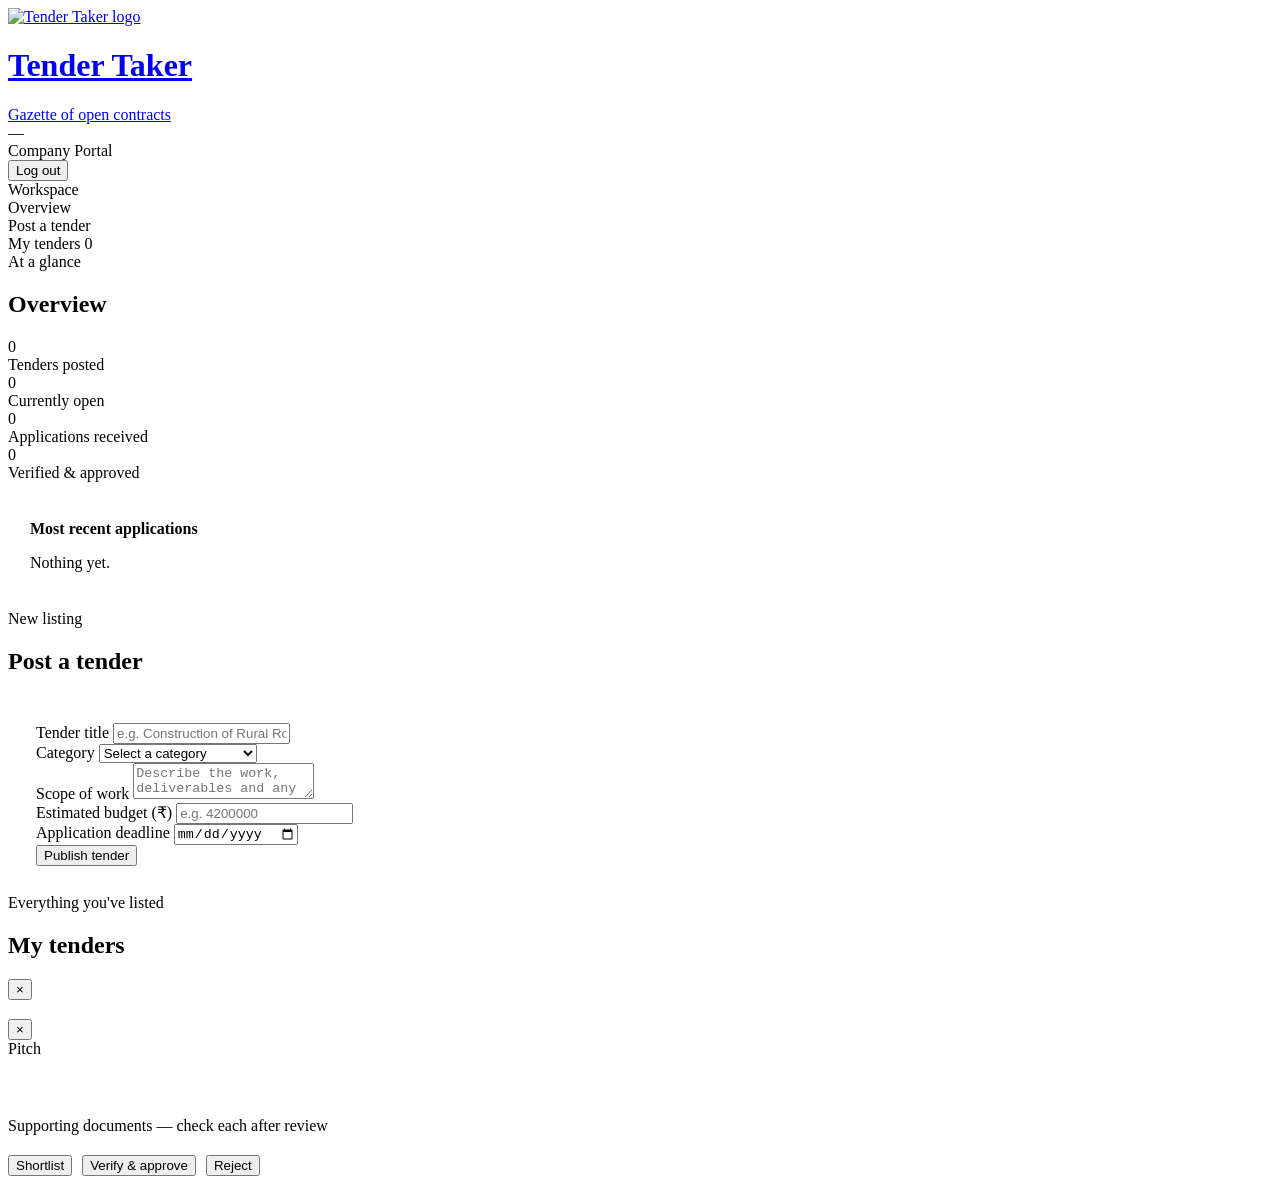
==== company-dashboard.html @ b7279067 "user dashboard" ====
<!DOCTYPE html>
<html lang="en">
<head>
<meta charset="UTF-8">
<meta name="viewport" content="width=device-width, initial-scale=1.0">
<title>Company Portal — Tender Taker</title>
<link href="assets/logo(TT)bg.png" rel="icon">

<link rel="stylesheet" href="/style.css">
</head>
<body>

<header class="masthead">
  <div class="masthead-inner">
    <a href="index.html" class="brand">
      <img class="brand-mark" src="logo(TT)bg.png" alt="Tender Taker logo">
      <span class="brand-text"><h1>Tender Taker</h1><span class="tagline">Gazette of open contracts</span></span>
    </a>
    <div class="masthead-right">
      <div class="who">
        <div class="name" id="whoName">—</div>
        <div class="role">Company Portal</div>
      </div>
      <button class="btn-ghost-light" id="logoutBtn">Log out</button>
    </div>
  </div>
</header>

<div class="app-shell">
  <nav class="sidebar">
    <div class="sidebar-label">Workspace</div>
    <div class="nav-item active" data-section="overview">Overview</div>
    <div class="nav-item" data-section="post">Post a tender</div>
    <div class="nav-item" data-section="tenders">My tenders <span class="nav-count" id="tenderCount">0</span></div>
  </nav>

  <main class="main">

    <!-- OVERVIEW -->
    <section class="main-section" id="section-overview">
      <div class="main-head">
        <div><span class="eyebrow">At a glance</span><h2>Overview</h2></div>
      </div>
      <div class="stat-grid">
        <div class="card stat-card"><div class="n" id="statTotal">0</div><div class="l">Tenders posted</div></div>
        <div class="card stat-card"><div class="n" id="statOpen">0</div><div class="l">Currently open</div></div>
        <div class="card stat-card"><div class="n" id="statApps">0</div><div class="l">Applications received</div></div>
        <div class="card stat-card"><div class="n" id="statVerified">0</div><div class="l">Verified &amp; approved</div></div>
      </div>
      <div class="card" style="padding:22px;">
        <h3 style="font-size:16px;margin-bottom:14px;">Most recent applications</h3>
        <div id="recentApps"><p class="hint">Nothing yet.</p></div>
      </div>
    </section>

    <!-- POST TENDER -->
    <section class="main-section hidden" id="section-post">
      <div class="main-head"><div><span class="eyebrow">New listing</span><h2>Post a tender</h2></div></div>
      <div class="card" style="padding:28px; max-width:640px;">
        <form id="tenderForm">
          <div class="field">
            <label for="tTitle">Tender title</label>
            <input type="text" id="tTitle" required placeholder="e.g. Construction of Rural Road — Roha to Nagothane">
          </div>
          <div class="field">
            <label for="tCategory">Category</label>
            <select id="tCategory" required>
              <option value="">Select a category</option>
              <option>Civil &amp; Infrastructure</option>
              <option>Procurement &amp; Supply</option>
              <option>IT &amp; Software Services</option>
              <option>Consulting &amp; Advisory</option>
              <option>Logistics &amp; Transport</option>
              <option>Other</option>
            </select>
          </div>
          <div class="field">
            <label for="tDesc">Scope of work</label>
            <textarea id="tDesc" required placeholder="Describe the work, deliverables and any conditions bidders should know about."></textarea>
          </div>
          <div class="field">
            <label for="tBudget">Estimated budget (₹)</label>
            <input type="number" id="tBudget" required min="0" placeholder="e.g. 4200000">
          </div>
          <div class="field">
            <label for="tDeadline">Application deadline</label>
            <input type="date" id="tDeadline" required>
          </div>
          <button type="submit" class="btn btn-primary">Publish tender</button>
        </form>
      </div>
    </section>

    <!-- MY TENDERS -->
    <section class="main-section hidden" id="section-tenders">
      <div class="main-head"><div><span class="eyebrow">Everything you've listed</span><h2>My tenders</h2></div></div>
      <div id="tendersList"></div>
    </section>

  </main>
</div>

<!-- APPLICATIONS MODAL (list of applicants for one tender) -->
<div class="modal-overlay hidden" id="applicantsOverlay">
  <div class="modal" style="max-width:720px;">
    <div class="modal-head">
      <div>
        <span class="eyebrow" id="applicantsTenderRef"></span>
        <h3 id="applicantsTenderTitle" style="font-size:19px;"></h3>
      </div>
      <button class="modal-close" data-close="applicantsOverlay">&times;</button>
    </div>
    <div id="applicantsBody"></div>
  </div>
</div>

<!-- REVIEW MODAL (pitch + documents + verify) -->
<div class="modal-overlay hidden" id="reviewOverlay">
  <div class="modal">
    <div class="modal-head">
      <div>
        <span class="eyebrow" id="reviewRef"></span>
        <h3 id="reviewCorpName" style="font-size:19px;"></h3>
      </div>
      <button class="modal-close" data-close="reviewOverlay">&times;</button>
    </div>
    <div>
      <label>Pitch</label>
      <p id="reviewPitch" style="font-size:13.5px; color:var(--ink-soft); background:var(--paper); border:1px solid var(--paper-line); border-radius:6px; padding:14px; margin-bottom:18px;"></p>

      <label>Supporting documents — check each after review</label>
      <div id="reviewDocs" style="margin-bottom:20px;"></div>

      <div style="display:flex; gap:10px; flex-wrap:wrap;">
        <button class="btn btn-shortlist btn-sm" id="btnShortlist">Shortlist</button>
        <button class="btn btn-verify btn-sm" id="btnVerify">Verify &amp; approve</button>
        <button class="btn btn-reject btn-sm" id="btnReject">Reject</button>
      </div>
    </div>
  </div>
</div>

<script src="/store.js"></script>
<script src="/company.js"></script>
</body>
</html>
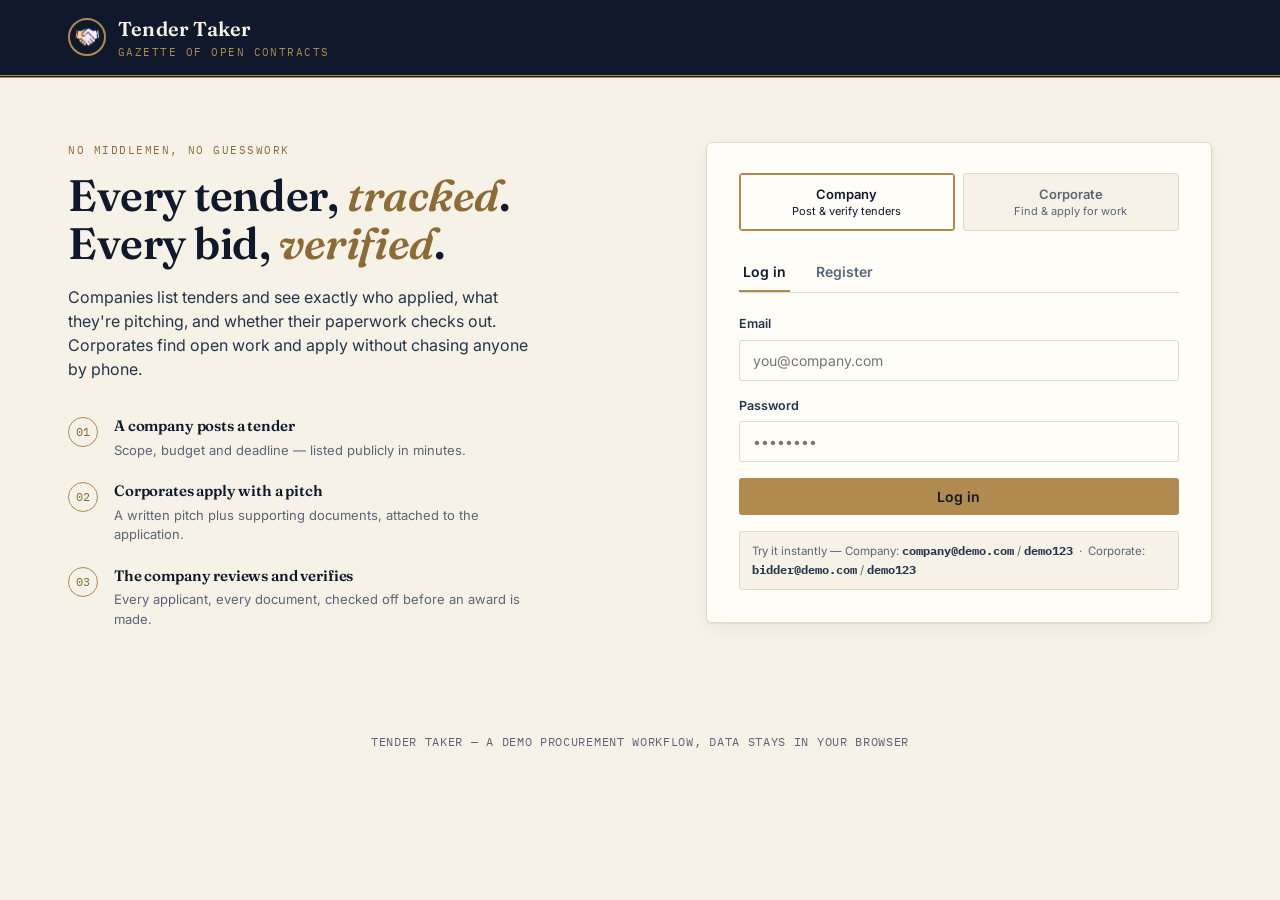
==== commit 79f81b48: "Phase 2: UI problem fix" ====
--- a/company-dashboard.html
+++ b/company-dashboard.html
@@ -13,7 +13,7 @@
 <header class="masthead">
   <div class="masthead-inner">
     <a href="index.html" class="brand">
-      <img class="brand-mark" src="logo(TT)bg.png" alt="Tender Taker logo">
+      <img class="brand-mark" src="assets/logo(TT)bg.png" alt="Tender Taker logo">
       <span class="brand-text"><h1>Tender Taker</h1><span class="tagline">Gazette of open contracts</span></span>
     </a>
     <div class="masthead-right">
--- a/style.css
+++ b/style.css
@@ -0,0 +1,302 @@
+/* ===========================================================
+   TENDER TAKER — design tokens
+   Palette: ink navy / paper cream / brass seal / verified green / rust reject
+   Type: Fraunces (display, gazette serif) + Inter (body) + IBM Plex Mono (codes)
+   Signature: rubber-stamp status badges on every tender & application
+   =========================================================== */
+
+@import url('https://fonts.googleapis.com/css2?family=Fraunces:ital,opsz,wght@0,9..144,400;0,9..144,600;0,9..144,700;1,9..144,500&family=Inter:wght@400;500;600;700&family=IBM+Plex+Mono:wght@400;500;600&display=swap');
+
+:root{
+  --ink:            #10192B;
+  --ink-soft:       #26344A;
+  --paper:          #F6F2E7;
+  --paper-raised:   #FFFDF8;
+  --paper-line:     #E1D9C4;
+  --brass:          #B08A4E;
+  --brass-dark:     #8C6B36;
+  --slate:          #5C6478;
+  --verified:       #2F6B4F;
+  --verified-bg:    #E7EFE7;
+  --pending:        #A9761F;
+  --pending-bg:     #F3E9D3;
+  --rejected:       #A03B2E;
+  --rejected-bg:    #F3E1DC;
+  --shortlisted:    #35507A;
+  --shortlisted-bg: #E4E9F1;
+
+  --radius-sm: 3px;
+  --radius: 6px;
+  --shadow-card: 0 1px 2px rgba(16,25,43,0.06), 0 6px 20px rgba(16,25,43,0.05);
+  --shadow-modal: 0 20px 60px rgba(16,25,43,0.35);
+
+  --font-display: 'Fraunces', serif;
+  --font-body: 'Inter', -apple-system, sans-serif;
+  --font-mono: 'IBM Plex Mono', monospace;
+}
+
+*{ box-sizing: border-box; }
+html{ -webkit-font-smoothing: antialiased; }
+body{
+  margin:0;
+  font-family: var(--font-body);
+  background: var(--paper);
+  color: var(--ink);
+  line-height: 1.5;
+}
+:focus-visible{ outline: 2px solid var(--brass-dark); outline-offset: 2px; }
+img{ max-width:100%; }
+button{ font-family: inherit; cursor:pointer; }
+a{ color: inherit; }
+h1,h2,h3,h4{ font-family: var(--font-display); margin:0; font-weight:600; letter-spacing:-0.01em; }
+.mono{ font-family: var(--font-mono); }
+.hidden{ display:none !important; }
+
+@media (prefers-reduced-motion: reduce){
+  *{ animation-duration: 0.001ms !important; transition-duration: 0.001ms !important; }
+}
+
+/* ---------- masthead (shared header) ---------- */
+.masthead{
+  background: var(--ink);
+  color: var(--paper);
+  border-bottom: 3px double var(--brass);
+}
+.masthead-inner{
+  max-width: 1200px;
+  margin: 0 auto;
+  padding: 14px 28px;
+  display:flex;
+  align-items:center;
+  justify-content: space-between;
+  gap: 16px;
+}
+.brand{ display:flex; align-items:center; gap:12px; text-decoration:none; color:inherit; }
+.brand-mark{
+  width:38px; height:38px; border-radius:50%;
+  border:2px solid var(--brass);
+  display:flex; align-items:center; justify-content:center;
+  font-family: var(--font-display); font-weight:700; font-size:15px;
+  color: var(--brass);
+  flex-shrink:0;
+}
+.brand-text h1{ font-size:20px; color:var(--paper); letter-spacing:0.01em; }
+.brand-text .tagline{
+  font-family: var(--font-mono);
+  font-size: 10.5px;
+  letter-spacing: 0.14em;
+  text-transform: uppercase;
+  color: var(--brass);
+  display:block;
+  margin-top:1px;
+}
+.masthead-right{ display:flex; align-items:center; gap:14px; }
+.who{ text-align:right; font-size:13px; }
+.who .name{ font-weight:600; }
+.who .role{ font-family:var(--font-mono); font-size:10.5px; color:#C9B98C; text-transform:uppercase; letter-spacing:.08em; }
+.btn-ghost-light{
+  background:transparent; border:1px solid rgba(246,242,231,0.35);
+  color: var(--paper); padding:8px 14px; border-radius: var(--radius-sm);
+  font-size:13px; font-weight:500;
+}
+.btn-ghost-light:hover{ border-color: var(--brass); color: var(--brass); }
+
+/* ---------- buttons ---------- */
+.btn{
+  display:inline-flex; align-items:center; justify-content:center; gap:6px;
+  border:none; border-radius: var(--radius-sm);
+  padding: 10px 18px; font-size:14px; font-weight:600;
+  transition: transform .12s ease, box-shadow .12s ease, background .15s ease;
+}
+.btn:active{ transform: translateY(1px); }
+.btn-primary{ background: var(--brass); color: var(--ink); }
+.btn-primary:hover{ background: var(--brass-dark); color:#fff; }
+.btn-dark{ background: var(--ink); color: var(--paper); }
+.btn-dark:hover{ background: var(--ink-soft); }
+.btn-outline{ background:transparent; border:1px solid var(--paper-line); color: var(--ink); }
+.btn-outline:hover{ border-color: var(--brass); color: var(--brass-dark); }
+.btn-verify{ background: var(--verified-bg); color: var(--verified); }
+.btn-verify:hover{ background:#d9e6d9; }
+.btn-reject{ background: var(--rejected-bg); color: var(--rejected); }
+.btn-reject:hover{ background:#efd3cc; }
+.btn-shortlist{ background: var(--shortlisted-bg); color: var(--shortlisted); }
+.btn-shortlist:hover{ background:#d7dfec; }
+.btn-sm{ padding:7px 12px; font-size:12.5px; }
+.btn-block{ width:100%; }
+.btn:disabled{ opacity:.45; cursor:not-allowed; }
+
+/* ---------- stamp badge (signature element) ---------- */
+.stamp{
+  display:inline-flex; align-items:center; justify-content:center;
+  font-family: var(--font-mono);
+  font-size: 10.5px;
+  font-weight:600;
+  letter-spacing: 0.12em;
+  text-transform: uppercase;
+  padding: 5px 11px 4px;
+  border-radius: 999px;
+  border: 1.5px solid currentColor;
+  position: relative;
+  transform: rotate(-3deg);
+  white-space: nowrap;
+}
+.stamp::before{
+  content:'';
+  position:absolute; inset:2px;
+  border: 1px dashed currentColor;
+  border-radius: 999px;
+  opacity: .55;
+}
+.stamp-open{ color: var(--shortlisted); background: var(--shortlisted-bg); }
+.stamp-closed{ color: var(--slate); background: #E9E6DC; }
+.stamp-awarded{ color: var(--brass-dark); background: #F1E6CE; }
+.stamp-pending{ color: var(--pending); background: var(--pending-bg); }
+.stamp-verified{ color: var(--verified); background: var(--verified-bg); }
+.stamp-rejected{ color: var(--rejected); background: var(--rejected-bg); }
+.stamp-shortlisted{ color: var(--shortlisted); background: var(--shortlisted-bg); }
+
+/* ---------- forms ---------- */
+label{ display:block; font-size:12.5px; font-weight:600; color: var(--ink-soft); margin-bottom:6px; }
+.field{ margin-bottom: 16px; }
+input[type=text], input[type=email], input[type=password], input[type=number], input[type=date],
+textarea, select{
+  width:100%; padding: 11px 13px; border:1px solid var(--paper-line);
+  border-radius: var(--radius-sm); background: var(--paper-raised);
+  font-family: var(--font-body); font-size: 14px; color: var(--ink);
+}
+input:focus, textarea:focus, select:focus{ border-color: var(--brass); }
+textarea{ resize: vertical; min-height: 90px; }
+.hint{ font-size: 11.5px; color: var(--slate); margin-top: 5px; }
+.file-drop{
+  border: 1.5px dashed var(--paper-line);
+  border-radius: var(--radius-sm);
+  padding: 18px; text-align:center;
+  background: var(--paper-raised);
+  font-size: 13px; color: var(--slate);
+  cursor:pointer;
+}
+.file-drop:hover{ border-color: var(--brass); }
+.file-list{ margin-top:10px; display:flex; flex-direction:column; gap:6px; }
+.file-chip{
+  display:flex; align-items:center; justify-content:space-between; gap:8px;
+  background: var(--paper); border:1px solid var(--paper-line);
+  padding: 8px 10px; border-radius: var(--radius-sm); font-size:12.5px;
+}
+.file-chip .fname{ font-family: var(--font-mono); word-break: break-all; }
+.file-chip button{ background:none; border:none; color: var(--rejected); font-size:16px; line-height:1; padding:0 4px; }
+
+/* ---------- cards / layout ---------- */
+.card{
+  background: var(--paper-raised);
+  border: 1px solid var(--paper-line);
+  border-radius: var(--radius);
+  box-shadow: var(--shadow-card);
+}
+.container{ max-width: 1200px; margin: 0 auto; padding: 0 28px; }
+
+/* ---------- app shell (dashboards) ---------- */
+.app-shell{ display:flex; min-height: calc(100vh - 68px); }
+.sidebar{
+  width: 230px; flex-shrink:0;
+  background: var(--paper-raised);
+  border-right: 1px solid var(--paper-line);
+  padding: 22px 0;
+}
+.sidebar-label{
+  font-family: var(--font-mono); font-size:10px; letter-spacing:.14em;
+  text-transform:uppercase; color: var(--slate); padding: 0 22px; margin-bottom:8px;
+}
+.nav-item{
+  display:flex; align-items:center; gap:10px;
+  padding: 11px 22px; font-size: 14px; font-weight:500; color: var(--ink-soft);
+  border-left: 3px solid transparent; cursor:pointer;
+}
+.nav-item:hover{ background: var(--paper); }
+.nav-item.active{ border-left-color: var(--brass); background: var(--paper); color: var(--ink); font-weight:600; }
+.nav-count{
+  margin-left:auto; font-family: var(--font-mono); font-size:11px;
+  background: var(--paper-line); color: var(--ink-soft);
+  padding: 1px 7px; border-radius:999px;
+}
+.main{ flex:1; padding: 32px 36px; min-width:0; }
+.main-head{ display:flex; align-items:baseline; justify-content:space-between; margin-bottom:22px; flex-wrap:wrap; gap:10px; }
+.main-head h2{ font-size: 26px; }
+.eyebrow{
+  font-family: var(--font-mono); font-size:11px; letter-spacing:.14em;
+  text-transform:uppercase; color: var(--brass-dark); display:block; margin-bottom:6px;
+}
+
+/* stat cards */
+.stat-grid{ display:grid; grid-template-columns: repeat(4,1fr); gap:16px; margin-bottom:30px; }
+.stat-card{ padding: 18px 20px; }
+.stat-card .n{ font-family: var(--font-display); font-size: 32px; font-weight:700; }
+.stat-card .l{ font-size:12px; color: var(--slate); margin-top:2px; }
+
+/* tender / application list cards */
+.tender-card{ padding: 20px 22px; margin-bottom:14px; }
+.tender-top{ display:flex; justify-content:space-between; align-items:flex-start; gap:14px; }
+.tender-ref{ font-family: var(--font-mono); font-size:11px; color: var(--slate); margin-bottom:5px; letter-spacing:.04em; }
+.tender-title{ font-size:18px; margin-bottom:6px; }
+.tender-meta{ display:flex; gap:16px; flex-wrap:wrap; margin-top:10px; font-size:12.5px; color: var(--slate); }
+.tender-meta span b{ color: var(--ink); font-weight:600; }
+.tender-desc{ font-size:13.5px; color: var(--ink-soft); margin-top:10px; max-width:640px; }
+.tender-actions{ display:flex; gap:8px; margin-top:14px; flex-wrap:wrap; }
+.tag{
+  font-size:11px; font-family: var(--font-mono); text-transform:uppercase; letter-spacing:.06em;
+  background: var(--paper); border:1px solid var(--paper-line); padding:3px 8px; border-radius:3px; color: var(--ink-soft);
+}
+
+.empty-state{
+  text-align:center; padding: 60px 20px; color: var(--slate);
+}
+.empty-state .glyph{ font-size:34px; margin-bottom:10px; }
+.empty-state h3{ font-size:16px; color: var(--ink); margin-bottom:6px; }
+.empty-state p{ font-size:13px; max-width:340px; margin: 0 auto; }
+
+/* applicant row */
+.applicant-row{
+  display:flex; align-items:center; justify-content:space-between;
+  padding: 14px 18px; border:1px solid var(--paper-line); border-radius: var(--radius-sm);
+  margin-bottom:10px; background: var(--paper-raised); gap:14px; flex-wrap:wrap;
+}
+.applicant-row .who-name{ font-weight:600; font-size:14px; }
+.applicant-row .pitch-preview{ font-size:12.5px; color: var(--slate); max-width:420px; }
+.applicant-row .right{ display:flex; align-items:center; gap:10px; }
+
+/* ---------- modal ---------- */
+.modal-overlay{
+  position:fixed; inset:0; background: rgba(16,25,43,0.55);
+  display:flex; align-items:center; justify-content:center;
+  padding: 24px; z-index: 100;
+}
+.modal{
+  background: var(--paper-raised); border-radius: var(--radius);
+  box-shadow: var(--shadow-modal); max-width: 620px; width:100%;
+  max-height: 88vh; overflow-y:auto; padding: 30px 32px;
+}
+.modal-head{ display:flex; justify-content:space-between; align-items:flex-start; margin-bottom:18px; }
+.modal-close{ background:none; border:none; font-size:22px; color: var(--slate); line-height:1; }
+.modal-close:hover{ color: var(--ink); }
+.doc-row{
+  display:flex; align-items:center; justify-content:space-between;
+  padding:10px 12px; border:1px solid var(--paper-line); border-radius: var(--radius-sm);
+  margin-bottom:8px; font-size:13px; gap:10px;
+}
+.doc-row .dname{ font-family: var(--font-mono); font-size:12px; word-break:break-all; }
+.doc-check{ display:flex; align-items:center; gap:6px; font-size:12px; }
+
+.toast{
+  position:fixed; bottom:24px; right:24px; background: var(--ink); color: var(--paper);
+  padding: 13px 18px; border-radius: var(--radius-sm); font-size:13.5px;
+  box-shadow: var(--shadow-modal); z-index: 200; border-left:3px solid var(--brass);
+  max-width: 320px;
+}
+
+@media (max-width: 860px){
+  .app-shell{ flex-direction:column; }
+  .sidebar{ width:100%; display:flex; overflow-x:auto; padding:10px 0; border-right:none; border-bottom:1px solid var(--paper-line); }
+  .nav-item{ padding:10px 16px; border-left:none; border-bottom:3px solid transparent; white-space:nowrap; }
+  .nav-item.active{ border-left:none; border-bottom-color: var(--brass); }
+  .stat-grid{ grid-template-columns: repeat(2,1fr); }
+  .main{ padding: 22px 16px; }
+}
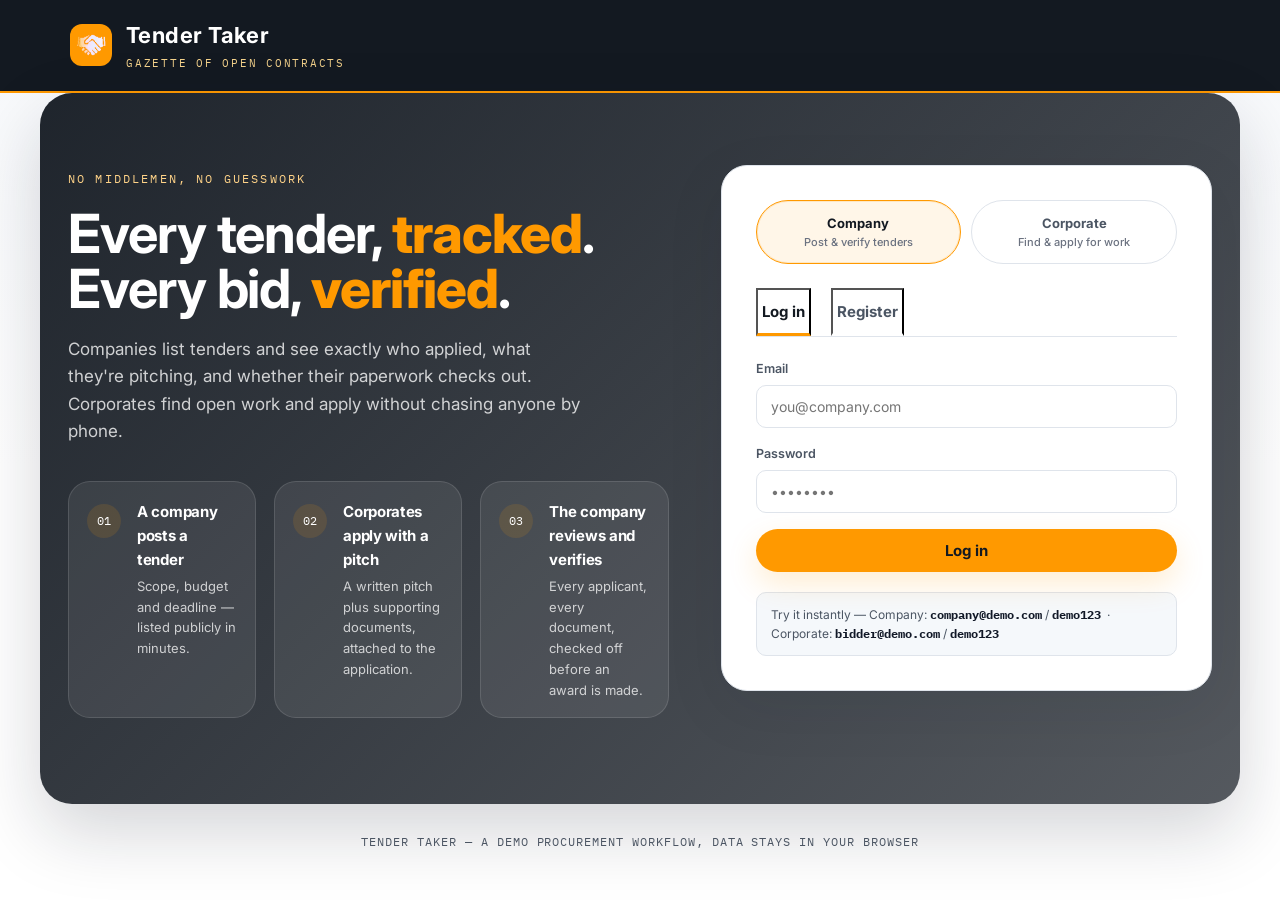
==== commit 40142dea: "improve dashboard" ====
--- a/company-dashboard.html
+++ b/company-dashboard.html
@@ -126,7 +126,7 @@
     </div>
     <div>
       <label>Pitch</label>
-      <p id="reviewPitch" style="font-size:13.5px; color:var(--ink-soft); background:var(--paper); border:1px solid var(--paper-line); border-radius:6px; padding:14px; margin-bottom:18px;"></p>
+      <p id="reviewPitch" style="font-size:13.5px; color:var(--ink-soft); background:var(--surface-muted); border:1px solid var(--surface-border); border-radius:6px; padding:14px; margin-bottom:18px;"></p>
 
       <label>Supporting documents — check each after review</label>
       <div id="reviewDocs" style="margin-bottom:20px;"></div>
--- a/style.css
+++ b/style.css
@@ -5,32 +5,32 @@
    Signature: rubber-stamp status badges on every tender & application
    =========================================================== */
 
-@import url('https://fonts.googleapis.com/css2?family=Fraunces:ital,opsz,wght@0,9..144,400;0,9..144,600;0,9..144,700;1,9..144,500&family=Inter:wght@400;500;600;700&family=IBM+Plex+Mono:wght@400;500;600&display=swap');
+@import url('https://fonts.googleapis.com/css2?family=Inter:wght@400;500;600;700&family=IBM+Plex+Mono:wght@400;500;600&display=swap');
 
 :root{
-  --ink:            #10192B;
-  --ink-soft:       #26344A;
-  --paper:          #F6F2E7;
-  --paper-raised:   #FFFDF8;
-  --paper-line:     #E1D9C4;
-  --brass:          #B08A4E;
-  --brass-dark:     #8C6B36;
-  --slate:          #5C6478;
-  --verified:       #2F6B4F;
-  --verified-bg:    #E7EFE7;
-  --pending:        #A9761F;
-  --pending-bg:     #F3E9D3;
-  --rejected:       #A03B2E;
-  --rejected-bg:    #F3E1DC;
-  --shortlisted:    #35507A;
-  --shortlisted-bg: #E4E9F1;
-
-  --radius-sm: 3px;
-  --radius: 6px;
-  --shadow-card: 0 1px 2px rgba(16,25,43,0.06), 0 6px 20px rgba(16,25,43,0.05);
-  --shadow-modal: 0 20px 60px rgba(16,25,43,0.35);
-
-  --font-display: 'Fraunces', serif;
+  --navy:           #131921;
+  --navy-soft:      #1f2a38;
+  --yellow:         #ff9900;
+  --yellow-dark:    #d68600;
+  --surface:        #ffffff;
+  --surface-muted:  #f5f8fb;
+  --surface-border: #dfe4eb;
+  --ink:            #111827;
+  --ink-soft:       #4b5563;
+  --slate:          #6b7280;
+  --success:        #1f7a3d;
+  --success-bg:     #eaf4ea;
+  --danger:         #b91c1c;
+  --danger-bg:      #fde8e8;
+  --info:           #1d4ed8;
+  --info-bg:        #eff6ff;
+
+  --radius-sm: 10px;
+  --radius: 18px;
+  --shadow-card: 0 18px 60px rgba(17,24,39,0.08);
+  --shadow-modal: 0 24px 80px rgba(17,24,39,0.18);
+
+  --font-display: 'Inter', -apple-system, sans-serif;
   --font-body: 'Inter', -apple-system, sans-serif;
   --font-mono: 'IBM Plex Mono', monospace;
 }
@@ -39,16 +39,17 @@
 html{ -webkit-font-smoothing: antialiased; }
 body{
   margin:0;
+  min-height:100vh;
   font-family: var(--font-body);
-  background: var(--paper);
+  background: linear-gradient(180deg, #f6f8fb 0%, #ffffff 52%);
   color: var(--ink);
-  line-height: 1.5;
-}
-:focus-visible{ outline: 2px solid var(--brass-dark); outline-offset: 2px; }
-img{ max-width:100%; }
+  line-height: 1.6;
+}
+:focus-visible{ outline: 2px solid var(--yellow); outline-offset: 3px; }
+img{ max-width:100%; display:block; }
 button{ font-family: inherit; cursor:pointer; }
-a{ color: inherit; }
-h1,h2,h3,h4{ font-family: var(--font-display); margin:0; font-weight:600; letter-spacing:-0.01em; }
+a{ color: inherit; text-decoration:none; }
+h1,h2,h3,h4{ font-family: var(--font-display); margin:0; font-weight:700; letter-spacing:-0.02em; }
 .mono{ font-family: var(--font-mono); }
 .hidden{ display:none !important; }
 
@@ -58,72 +59,72 @@
 
 /* ---------- masthead (shared header) ---------- */
 .masthead{
-  background: var(--ink);
-  color: var(--paper);
-  border-bottom: 3px double var(--brass);
+  background: var(--navy);
+  color: var(--surface);
+  border-bottom: 2px solid var(--yellow);
 }
 .masthead-inner{
   max-width: 1200px;
   margin: 0 auto;
-  padding: 14px 28px;
+  padding: 18px 30px;
   display:flex;
   align-items:center;
   justify-content: space-between;
-  gap: 16px;
-}
-.brand{ display:flex; align-items:center; gap:12px; text-decoration:none; color:inherit; }
+  gap: 18px;
+}
+.brand{ display:flex; align-items:center; gap:14px; text-decoration:none; color:inherit; }
 .brand-mark{
-  width:38px; height:38px; border-radius:50%;
-  border:2px solid var(--brass);
+  width:42px; height:42px; border-radius:12px;
+  background: var(--yellow);
   display:flex; align-items:center; justify-content:center;
-  font-family: var(--font-display); font-weight:700; font-size:15px;
-  color: var(--brass);
+  font-family: var(--font-display); font-weight:700; font-size:16px;
+  color: var(--navy);
   flex-shrink:0;
 }
-.brand-text h1{ font-size:20px; color:var(--paper); letter-spacing:0.01em; }
+.brand-text h1{ font-size:22px; color:var(--surface); letter-spacing:0.02em; }
 .brand-text .tagline{
   font-family: var(--font-mono);
-  font-size: 10.5px;
-  letter-spacing: 0.14em;
+  font-size: 11px;
+  letter-spacing: 0.16em;
   text-transform: uppercase;
-  color: var(--brass);
+  color: #f3d18a;
   display:block;
-  margin-top:1px;
+  margin-top:2px;
 }
 .masthead-right{ display:flex; align-items:center; gap:14px; }
 .who{ text-align:right; font-size:13px; }
 .who .name{ font-weight:600; }
-.who .role{ font-family:var(--font-mono); font-size:10.5px; color:#C9B98C; text-transform:uppercase; letter-spacing:.08em; }
+.who .role{ font-family:var(--font-mono); font-size:10.5px; color:#c5b17a; text-transform:uppercase; letter-spacing:.08em; }
 .btn-ghost-light{
-  background:transparent; border:1px solid rgba(246,242,231,0.35);
-  color: var(--paper); padding:8px 14px; border-radius: var(--radius-sm);
+  background:transparent; border:1px solid rgba(255,255,255,0.22);
+  color: var(--surface); padding:10px 16px; border-radius: var(--radius-sm);
   font-size:13px; font-weight:500;
 }
-.btn-ghost-light:hover{ border-color: var(--brass); color: var(--brass); }
+.btn-ghost-light:hover{ border-color: var(--yellow); color: var(--yellow); }
 
 /* ---------- buttons ---------- */
 .btn{
-  display:inline-flex; align-items:center; justify-content:center; gap:6px;
-  border:none; border-radius: var(--radius-sm);
-  padding: 10px 18px; font-size:14px; font-weight:600;
-  transition: transform .12s ease, box-shadow .12s ease, background .15s ease;
+  display:inline-flex; align-items:center; justify-content:center; gap:8px;
+  border:none; border-radius: 999px;
+  padding: 12px 20px; font-size:15px; font-weight:700;
+  transition: transform .12s ease, box-shadow .12s ease, background .18s ease;
 }
 .btn:active{ transform: translateY(1px); }
-.btn-primary{ background: var(--brass); color: var(--ink); }
-.btn-primary:hover{ background: var(--brass-dark); color:#fff; }
-.btn-dark{ background: var(--ink); color: var(--paper); }
-.btn-dark:hover{ background: var(--ink-soft); }
-.btn-outline{ background:transparent; border:1px solid var(--paper-line); color: var(--ink); }
-.btn-outline:hover{ border-color: var(--brass); color: var(--brass-dark); }
-.btn-verify{ background: var(--verified-bg); color: var(--verified); }
-.btn-verify:hover{ background:#d9e6d9; }
-.btn-reject{ background: var(--rejected-bg); color: var(--rejected); }
-.btn-reject:hover{ background:#efd3cc; }
-.btn-shortlist{ background: var(--shortlisted-bg); color: var(--shortlisted); }
-.btn-shortlist:hover{ background:#d7dfec; }
-.btn-sm{ padding:7px 12px; font-size:12.5px; }
+.btn-primary{ background: var(--yellow); color: var(--navy); box-shadow: 0 12px 30px rgba(255,153,0,0.18); }
+.btn-primary:hover{ background: var(--yellow-dark); color: #111827; }
+.btn-dark{ background: var(--navy); color: var(--surface); }
+.btn-dark:hover{ background: #0f1725; }
+.btn-outline{ background:transparent; border:1px solid var(--surface-border); color: var(--ink); }
+.btn-outline:hover{ border-color: var(--navy); color: var(--navy); }
+.btn-verify{ background: var(--success-bg); color: var(--success); }
+.btn-verify:hover{ background:#d8eed9; }
+.btn-reject{ background: var(--danger-bg); color: var(--danger); }
+.btn-reject:hover{ background:#fcd7d7; }
+.btn-shortlist{ background: var(--info-bg); color: var(--info); }
+.btn-shortlist:hover{ background:#dbeafe; }
+.btn-sm{ padding:8px 14px; font-size:13px; }
 .btn-block{ width:100%; }
-.btn:disabled{ opacity:.45; cursor:not-allowed; }
+.btn:disabled{ opacity:.55; cursor:not-allowed; }
 
 /* ---------- stamp badge (signature element) ---------- */
 .stamp{
@@ -147,48 +148,49 @@
   border-radius: 999px;
   opacity: .55;
 }
-.stamp-open{ color: var(--shortlisted); background: var(--shortlisted-bg); }
-.stamp-closed{ color: var(--slate); background: #E9E6DC; }
-.stamp-awarded{ color: var(--brass-dark); background: #F1E6CE; }
-.stamp-pending{ color: var(--pending); background: var(--pending-bg); }
-.stamp-verified{ color: var(--verified); background: var(--verified-bg); }
-.stamp-rejected{ color: var(--rejected); background: var(--rejected-bg); }
-.stamp-shortlisted{ color: var(--shortlisted); background: var(--shortlisted-bg); }
+.stamp-open{ color: var(--info); background: var(--info-bg); }
+.stamp-closed{ color: var(--slate); background: #f3f5f9; }
+.stamp-awarded{ color: var(--yellow-dark); background: #fff4d3; }
+.stamp-pending{ color: var(--yellow); background: rgba(255,153,0,0.12); }
+.stamp-verified{ color: var(--success); background: var(--success-bg); }
+.stamp-rejected{ color: var(--danger); background: var(--danger-bg); }
+.stamp-shortlisted{ color: var(--info); background: var(--info-bg); }
 
 /* ---------- forms ---------- */
 label{ display:block; font-size:12.5px; font-weight:600; color: var(--ink-soft); margin-bottom:6px; }
 .field{ margin-bottom: 16px; }
 input[type=text], input[type=email], input[type=password], input[type=number], input[type=date],
 textarea, select{
-  width:100%; padding: 11px 13px; border:1px solid var(--paper-line);
-  border-radius: var(--radius-sm); background: var(--paper-raised);
+  width:100%; padding: 12px 14px; border:1px solid var(--surface-border);
+  border-radius: var(--radius-sm); background: var(--surface);
   font-family: var(--font-body); font-size: 14px; color: var(--ink);
 }
-input:focus, textarea:focus, select:focus{ border-color: var(--brass); }
+input:focus, textarea:focus, select:focus{ border-color: var(--yellow); }
 textarea{ resize: vertical; min-height: 90px; }
 .hint{ font-size: 11.5px; color: var(--slate); margin-top: 5px; }
 .file-drop{
-  border: 1.5px dashed var(--paper-line);
+  border: 1.5px dashed var(--surface-border);
   border-radius: var(--radius-sm);
   padding: 18px; text-align:center;
-  background: var(--paper-raised);
+  background: var(--surface);
   font-size: 13px; color: var(--slate);
   cursor:pointer;
 }
-.file-drop:hover{ border-color: var(--brass); }
+.file-drop:hover{ border-color: var(--yellow); }
 .file-list{ margin-top:10px; display:flex; flex-direction:column; gap:6px; }
 .file-chip{
   display:flex; align-items:center; justify-content:space-between; gap:8px;
-  background: var(--paper); border:1px solid var(--paper-line);
+  background: var(--surface);
+  border:1px solid var(--surface-border);
   padding: 8px 10px; border-radius: var(--radius-sm); font-size:12.5px;
 }
 .file-chip .fname{ font-family: var(--font-mono); word-break: break-all; }
-.file-chip button{ background:none; border:none; color: var(--rejected); font-size:16px; line-height:1; padding:0 4px; }
+.file-chip button{ background:none; border:none; color: var(--danger); font-size:16px; line-height:1; padding:0 4px; }
 
 /* ---------- cards / layout ---------- */
 .card{
-  background: var(--paper-raised);
-  border: 1px solid var(--paper-line);
+  background: var(--surface);
+  border: 1px solid var(--surface-border);
   border-radius: var(--radius);
   box-shadow: var(--shadow-card);
 }
@@ -198,8 +200,8 @@
 .app-shell{ display:flex; min-height: calc(100vh - 68px); }
 .sidebar{
   width: 230px; flex-shrink:0;
-  background: var(--paper-raised);
-  border-right: 1px solid var(--paper-line);
+  background: var(--surface);
+  border-right: 1px solid var(--surface-border);
   padding: 22px 0;
 }
 .sidebar-label{
@@ -211,11 +213,11 @@
   padding: 11px 22px; font-size: 14px; font-weight:500; color: var(--ink-soft);
   border-left: 3px solid transparent; cursor:pointer;
 }
-.nav-item:hover{ background: var(--paper); }
-.nav-item.active{ border-left-color: var(--brass); background: var(--paper); color: var(--ink); font-weight:600; }
+.nav-item:hover{ background: var(--surface-muted); }
+.nav-item.active{ border-left-color: var(--yellow); background: var(--surface); color: var(--ink); font-weight:600; }
 .nav-count{
   margin-left:auto; font-family: var(--font-mono); font-size:11px;
-  background: var(--paper-line); color: var(--ink-soft);
+  background: var(--surface-border); color: var(--ink-soft);
   padding: 1px 7px; border-radius:999px;
 }
 .main{ flex:1; padding: 32px 36px; min-width:0; }
@@ -223,7 +225,7 @@
 .main-head h2{ font-size: 26px; }
 .eyebrow{
   font-family: var(--font-mono); font-size:11px; letter-spacing:.14em;
-  text-transform:uppercase; color: var(--brass-dark); display:block; margin-bottom:6px;
+  text-transform:uppercase; color: var(--yellow-dark); display:block; margin-bottom:6px;
 }
 
 /* stat cards */
@@ -243,7 +245,7 @@
 .tender-actions{ display:flex; gap:8px; margin-top:14px; flex-wrap:wrap; }
 .tag{
   font-size:11px; font-family: var(--font-mono); text-transform:uppercase; letter-spacing:.06em;
-  background: var(--paper); border:1px solid var(--paper-line); padding:3px 8px; border-radius:3px; color: var(--ink-soft);
+  background: var(--surface-muted); border:1px solid var(--surface-border); padding:3px 8px; border-radius:3px; color: var(--ink-soft);
 }
 
 .empty-state{
@@ -256,8 +258,8 @@
 /* applicant row */
 .applicant-row{
   display:flex; align-items:center; justify-content:space-between;
-  padding: 14px 18px; border:1px solid var(--paper-line); border-radius: var(--radius-sm);
-  margin-bottom:10px; background: var(--paper-raised); gap:14px; flex-wrap:wrap;
+  padding: 14px 18px; border:1px solid var(--surface-border); border-radius: var(--radius-sm);
+  margin-bottom:10px; background: var(--surface); gap:14px; flex-wrap:wrap;
 }
 .applicant-row .who-name{ font-weight:600; font-size:14px; }
 .applicant-row .pitch-preview{ font-size:12.5px; color: var(--slate); max-width:420px; }
@@ -270,7 +272,7 @@
   padding: 24px; z-index: 100;
 }
 .modal{
-  background: var(--paper-raised); border-radius: var(--radius);
+  background: var(--surface); border-radius: var(--radius);
   box-shadow: var(--shadow-modal); max-width: 620px; width:100%;
   max-height: 88vh; overflow-y:auto; padding: 30px 32px;
 }
@@ -286,17 +288,17 @@
 .doc-check{ display:flex; align-items:center; gap:6px; font-size:12px; }
 
 .toast{
-  position:fixed; bottom:24px; right:24px; background: var(--ink); color: var(--paper);
+  position:fixed; bottom:24px; right:24px; background: var(--navy); color: var(--surface);
   padding: 13px 18px; border-radius: var(--radius-sm); font-size:13.5px;
-  box-shadow: var(--shadow-modal); z-index: 200; border-left:3px solid var(--brass);
+  box-shadow: var(--shadow-modal); z-index: 200; border-left:3px solid var(--yellow);
   max-width: 320px;
 }
 
 @media (max-width: 860px){
   .app-shell{ flex-direction:column; }
-  .sidebar{ width:100%; display:flex; overflow-x:auto; padding:10px 0; border-right:none; border-bottom:1px solid var(--paper-line); }
+  .sidebar{ width:100%; display:flex; overflow-x:auto; padding:10px 0; border-right:none; border-bottom:1px solid var(--surface-border); }
   .nav-item{ padding:10px 16px; border-left:none; border-bottom:3px solid transparent; white-space:nowrap; }
-  .nav-item.active{ border-left:none; border-bottom-color: var(--brass); }
+  .nav-item.active{ border-left:none; border-bottom-color: var(--yellow); }
   .stat-grid{ grid-template-columns: repeat(2,1fr); }
   .main{ padding: 22px 16px; }
 }
